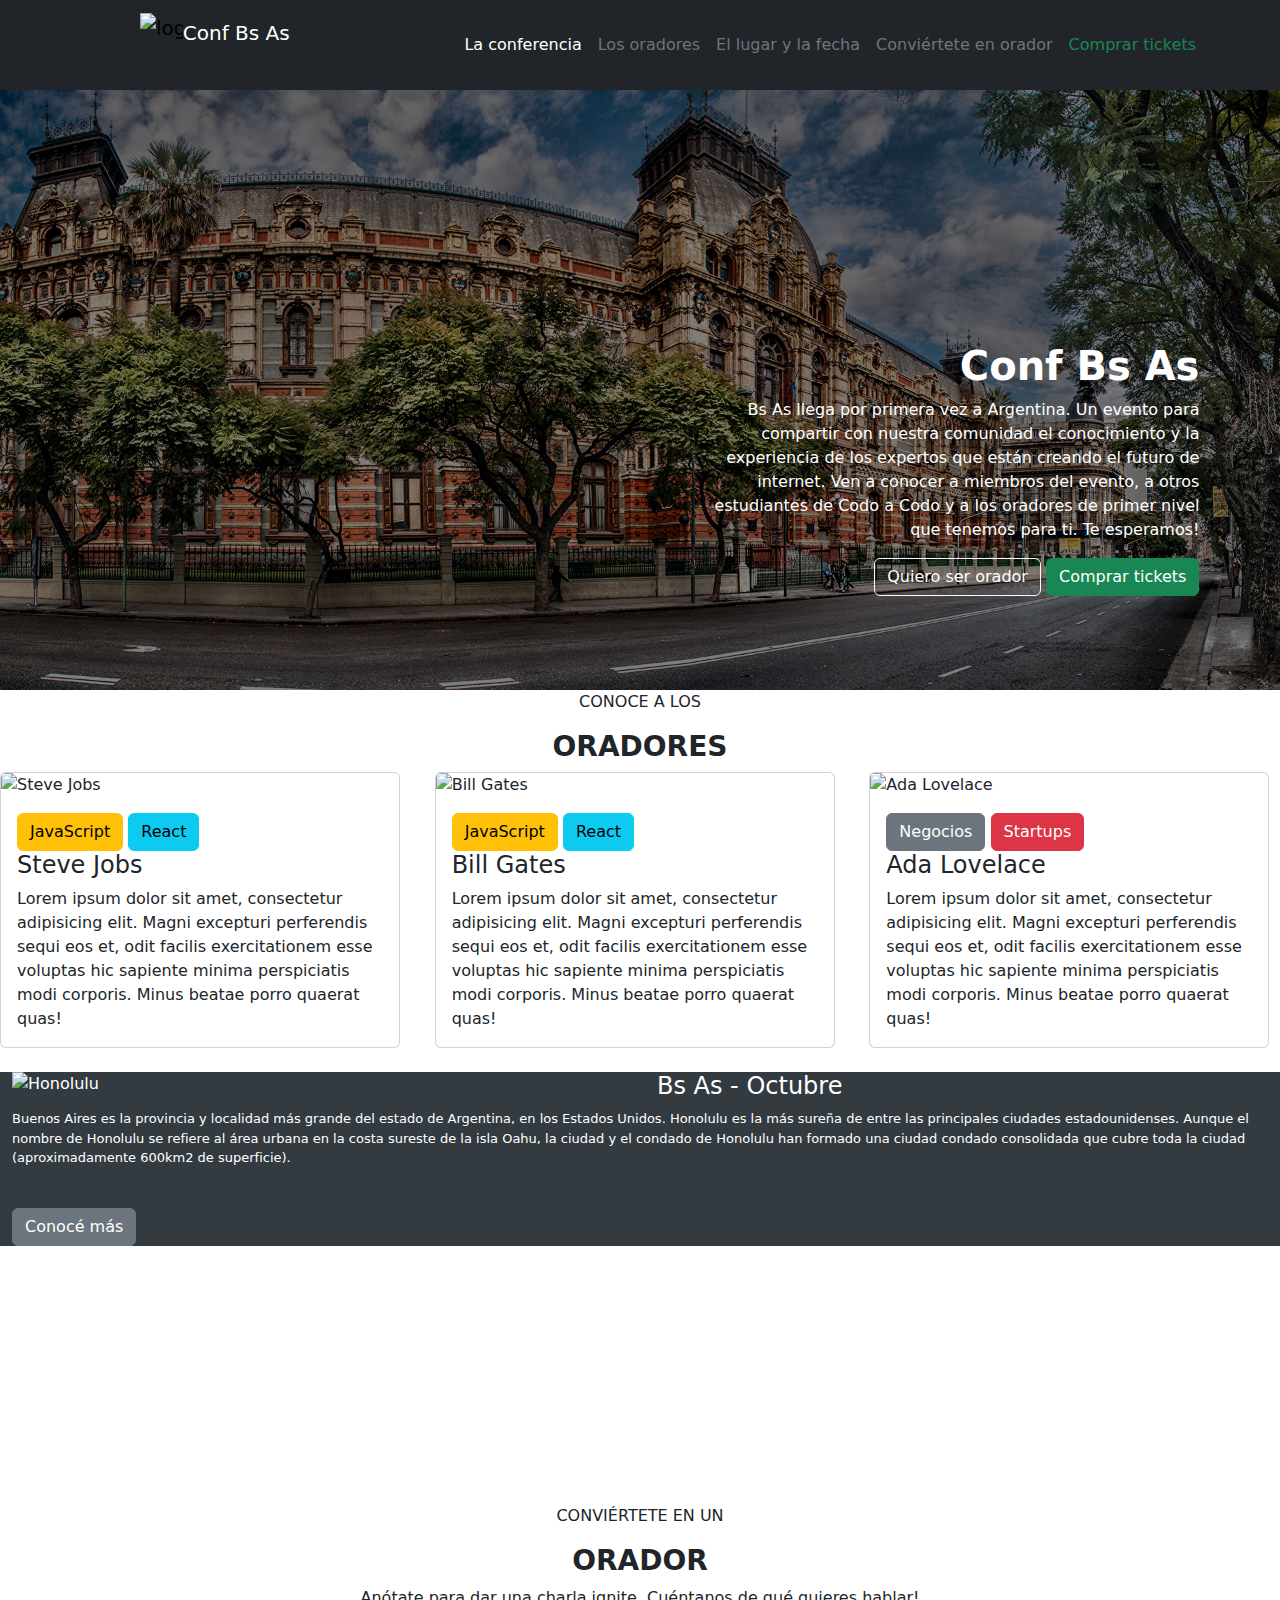
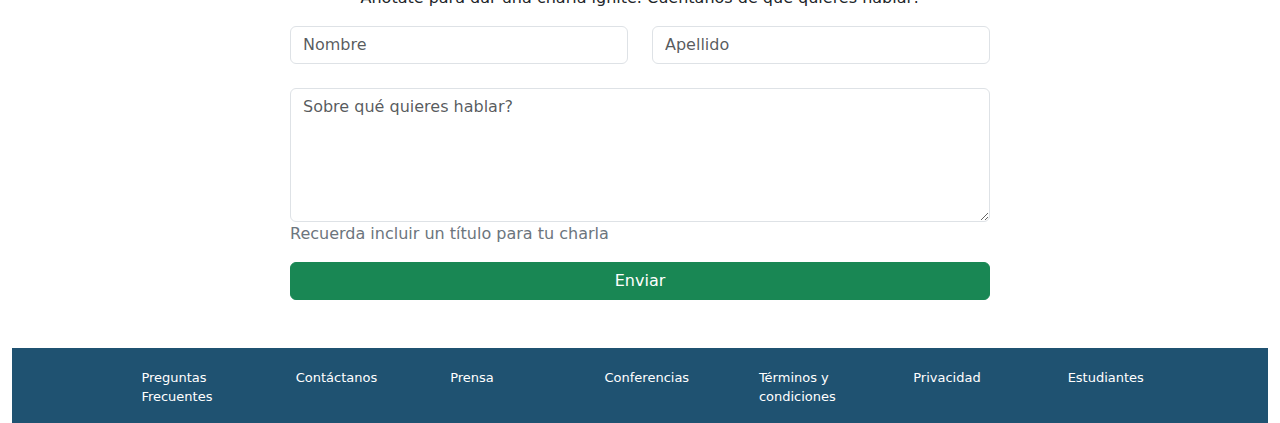
==== cac-integrador-front-2022c1-master/index.html @ 645e298c "inicio" ====
<!DOCTYPE html>
<html lang="es">

<head>
  <meta charset="UTF-8">
  <meta http-equiv="X-UA-Compatible" content="IE=edge">
  <meta name="viewport" content="width=device-width, initial-scale=1.0">
  <link rel="stylesheet" href="style.css">
  <link href="https://cdn.jsdelivr.net/npm/bootstrap@5.1.3/dist/css/bootstrap.min.css" rel="stylesheet">
  <script src="https://cdn.jsdelivr.net/npm/bootstrap@5.1.3/dist/js/bootstrap.bundle.min.js"></script>
  <title>Conf Bs As</title>
</head>

<body>
  <nav class="navbar navbar-expand-md bg-dark" id="barra">
    <div class="container-fluid">
      <div class="d-flex flex-row bd-highlight mb-3">
        <div class="d-flex align-items-center">
          <a class="navbar-brand" href="#">
            <img src="/cac-integrador-front-2022c1-master/cac-integrador-front-2022c1-master/img/codoacodo.png"
              width="40%" alt="logo" style="float:left">
            <h5 class="text-white navbar-text">Conf Bs As</h5>
          </a>
        </div>
      </div>


      <div class="d-flex flex-row-reverse bd-highlight">
        <div class="collapse navbar-collapse">
          <ul class="navbar-nav me-auto">
            <li class="nav-item">
              <a class="text-white nav-link" href="#">La conferencia</a>
            </li>
            <li class="nav-item">
              <a class="text-secondary nav-link" href="#">Los oradores</a>
            </li>
            <li class="nav-item">
              <a class="text-secondary nav-link" href="#">El lugar y la fecha</a>
            </li>
            <a class="text-secondary nav-link" href="#">Conviértete en orador</a>
            </li>
            <li class="nav-item">
              <a class="text-success nav-link" href="#">Comprar tickets</a>
            </li>
          </ul>
        </div>
      </div>
    </div>
  </nav>
  <div class="container-fluid" id="fondo">
    <div class="container-fluid" id="textosobrefondo">
      <h1 class="text-white">
        <b>
          Conf Bs As
      </h1>
      </b>
      <p class="text-white">Bs As llega por primera vez a Argentina. Un evento para compartir con nuestra
        comunidad el conocimiento y la experiencia de los expertos que están creando el futuro de internet. Ven a
        conocer a miembros
        del evento, a otros estudiantes de Codo a Codo y a los oradores de primer nivel que tenemos para ti. Te
        esperamos!
      </p>
      <button type="button" class="text-white btn btn-outline-light text-dark">Quiero ser orador</button>
      <button type="button" class="btn btn-success">Comprar tickets</button>
    </div>
  </div>
  <div class="container-fluid text-center">
    <p>
      CONOCE A LOS
    </p>
    <h3>
      <b>
        ORADORES
      </b>
    </h3>
  </div>
  <div class="row">
    <div class="col-md-4">
      <div class="card" style="width:400px">
        <img class="card-img-top"
          src="/cac-integrador-front-2022c1-master/cac-integrador-front-2022c1-master/img/steve.jpg" alt="Steve Jobs"
          style="width:100%">
        <div class="card-body">
          <button type="button" class="btn btn-warning">JavaScript</button>
          <button type="button" class="btn btn-info">React</button>
          <h4 class="card-title">Steve Jobs</h4>
          <p class="card-text">Lorem ipsum dolor sit amet, consectetur adipisicing elit. Magni excepturi perferendis
            sequi eos et, odit facilis exercitationem esse voluptas hic sapiente minima perspiciatis modi corporis.
            Minus beatae porro quaerat quas!</p>
        </div>
      </div>
    </div>
    <div class="col-md-4">
      <div class="card" style="width:400px">
        <img class="card-img-top"
          src="/cac-integrador-front-2022c1-master/cac-integrador-front-2022c1-master/img/bill.jpg" alt="Bill Gates">
        <div class="card-body">
          <button type="button" class="btn btn-warning">JavaScript</button>
          <button type="button" class="btn btn-info">React</button>
          <h4 class="card-title">Bill Gates</h4>
          <p class="card-text">Lorem ipsum dolor sit amet, consectetur adipisicing elit. Magni excepturi perferendis
            sequi eos et, odit facilis exercitationem esse voluptas hic sapiente minima perspiciatis modi corporis.
            Minus beatae porro quaerat quas!</p>
        </div>
      </div>
    </div>
    <div class="col-md-4">
      <div class="card" style="width:400px">
        <img class="card-img-top"
          src="/cac-integrador-front-2022c1-master/cac-integrador-front-2022c1-master/img/ada.jpeg" alt="Ada Lovelace">
        <div class="card-body">
          <button type="button" class="btn btn-secondary">Negocios</button>
          <button type="button" class="btn btn-danger">Startups</button>
          <h4 class="card-title">Ada Lovelace</h4>
          <p class="card-text">Lorem ipsum dolor sit amet, consectetur adipisicing elit. Magni excepturi perferendis
            sequi eos et, odit facilis exercitationem esse voluptas hic sapiente minima perspiciatis modi corporis.
            Minus beatae porro quaerat quas!</p>
        </div>
      </div>
    </div>
  </div>
  </div>
  <br>
  <div id="cuadros" class="container-fluid">
    <img src="/cac-integrador-front-2022c1-master/cac-integrador-front-2022c1-master/img/honolulu.jpg" ; alt="Honolulu"
      width="51.35%" ; style="float:left">
    <h4>
      Bs As - Octubre
    </h4>
    <p id="contenido">
      Buenos Aires es la provincia y localidad más grande del estado de Argentina, en los Estados Unidos. Honolulu
      es la más sureña de entre las principales ciudades estadounidenses. Aunque el nombre de Honolulu se refiere al
      área urbana en la costa sureste de la isla Oahu, la ciudad y el condado de Honolulu han formado una ciudad
      condado consolidada que cubre toda la ciudad (aproximadamente 600km2 de superficie).
    </p>
    <br>
    <button type="button" class="btn btn-secondary">Conocé más</button>
    <br>
  </div>

  <br>
  <br>
  <br>
  <br>
  <br>
  <br>
  <br>
  <br>
  <br>
  <br>
  <br>
  <br>
  <br>
  <br>
  <br>
  <br>
  <br>
  <br>

  <div class="container-fluid text-center">
    <p>
      CONVIÉRTETE EN UN
    </p>
    <h3>
      <b>
        ORADOR
      </b>
    </h3>
    <p>
      Anótate para dar una charla ignite. Cuéntanos de qué quieres hablar!
    </p>
  </div>

  <form style="margin: auto; width: 700px">
    <div class="row">
      <div class="col-sm-6">
        <input type="text" class="form-control" placeholder="Nombre" name="nombre">
      </div>
      <div class="col-sm-6">
        <input type="text" class="form-control" placeholder="Apellido" name="apellido">
      </div>
    </div>
    <div class="col-sm-12">
      <label for="comment"></label>
      <textarea class="form-control" rows="5" id="comment" placeholder="Sobre qué quieres hablar?"
        name="text"></textarea>
      <p class="text-secondary">
        Recuerda incluir un título para tu charla
      </p>
    </div>
    <div class="d-grid gap-2">
      <button type="button" class="btn btn-success">Enviar</button>
    </div>
  </form>

  <div class="container-fluid">
    <footer class="text-white" style="background-color: #1f5271">
      <div class="container">
        <section class="mt-5">
          <div class="row" id="footer">
            <div class="col-md-1">
              <p>Preguntas Frecuentes</p>
            </div>

            <div class="col-md-1">
              <p>Contáctanos</p>
            </div>

            <div class="col-md-1">
              <p>Prensa</p>
            </div>

            <div class="col-md-1">
              <p>Conferencias</p>
            </div>

            <div class="col-md-1">
              <p>Términos y condiciones</p>
            </div>

            <div class="col-md-1">
              <p>Privacidad</p>
            </div>

            <div class="col-md-1">
              <p>Estudiantes</p>
            </div>
          </div>
        </section>
    </footer>
  </div>

</body>

</html>
---- cac-integrador-front-2022c1-master/style.css ----
#barra {
    padding-left: 10%;
    padding-right: 5%;
}

#fondo {
	background-image: linear-gradient(rgba(0, 0, 0, 0.5), rgba(0, 0, 0, 0.5)),url(img/ba1.jpg);
    height: 600px;
    background-position: center;
    background-repeat: no-repeat;
    background-size: cover;
    position: relative
}

#textosobrefondo {
    text-align: right;
    position: relative;
    width: 540px;
    height: auto;
    top: 42%;
    left: 24%;

}

#contenido {
    font-size: small;
}

#cuadros {
    background-color:   #333a40;
    background-position: left;
    background-repeat: no-repeat;
    background-size: auto;
    position: absolute;
    color:white
}

#footer {
    display: flex;
    justify-content:space-evenly
}
#footer {
    font-size: small;
    padding-top: 20px;
}
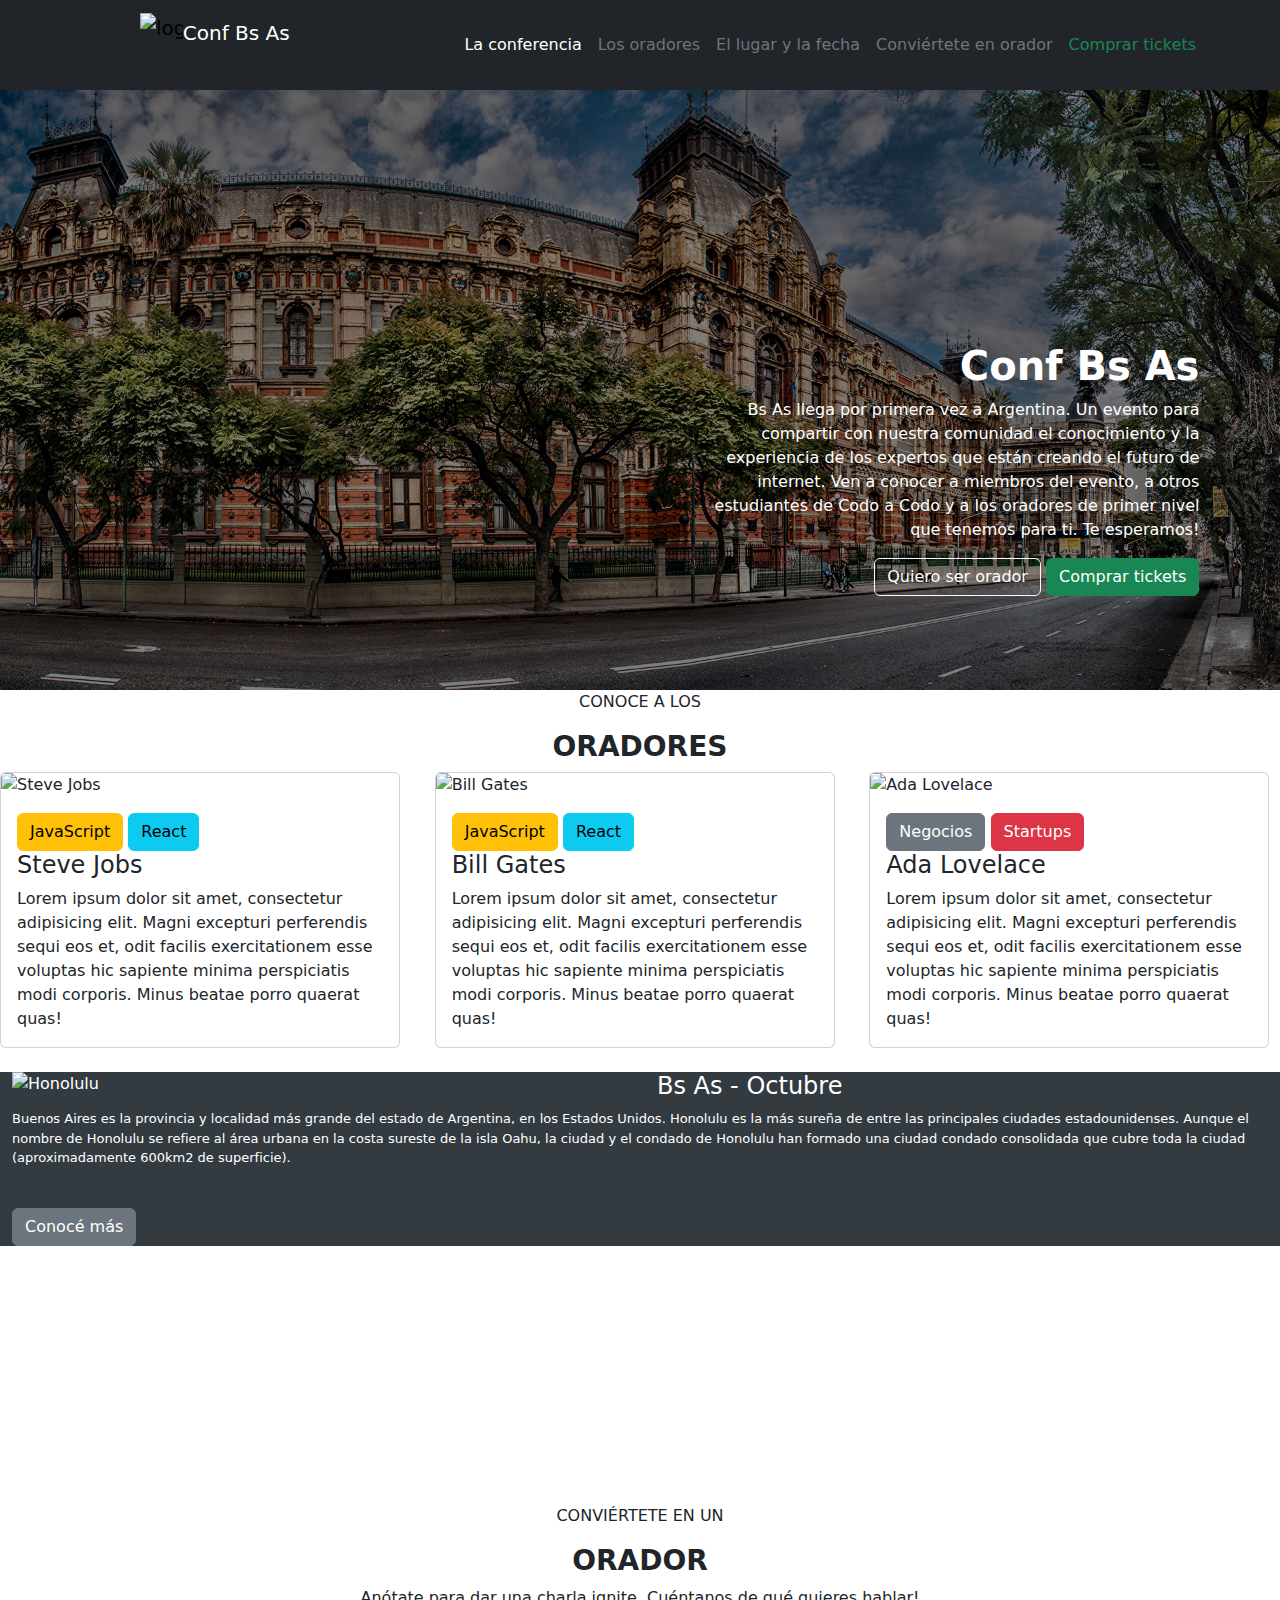
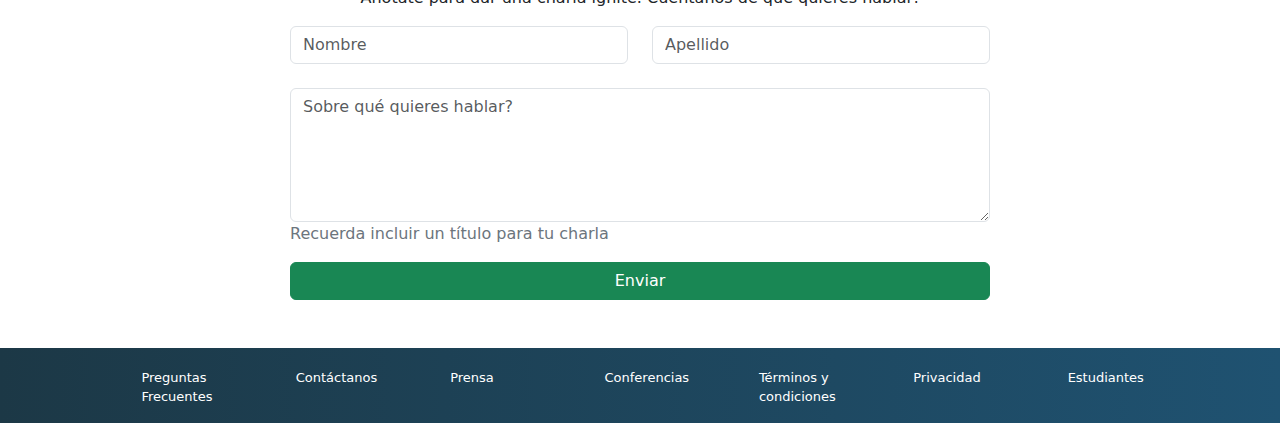
==== commit 641b731a: "segunda-version" ====
--- a/cac-integrador-front-2022c1-master/index.html
+++ b/cac-integrador-front-2022c1-master/index.html
@@ -52,8 +52,8 @@
       <h1 class="text-white">
         <b>
           Conf Bs As
+        </b>
       </h1>
-      </b>
       <p class="text-white">Bs As llega por primera vez a Argentina. Un evento para compartir con nuestra
         comunidad el conocimiento y la experiencia de los expertos que están creando el futuro de internet. Ven a
         conocer a miembros
@@ -86,7 +86,8 @@
           <h4 class="card-title">Steve Jobs</h4>
           <p class="card-text">Lorem ipsum dolor sit amet, consectetur adipisicing elit. Magni excepturi perferendis
             sequi eos et, odit facilis exercitationem esse voluptas hic sapiente minima perspiciatis modi corporis.
-            Minus beatae porro quaerat quas!</p>
+            Minus beatae porro quaerat quas!
+          </p>
         </div>
       </div>
     </div>
@@ -100,7 +101,8 @@
           <h4 class="card-title">Bill Gates</h4>
           <p class="card-text">Lorem ipsum dolor sit amet, consectetur adipisicing elit. Magni excepturi perferendis
             sequi eos et, odit facilis exercitationem esse voluptas hic sapiente minima perspiciatis modi corporis.
-            Minus beatae porro quaerat quas!</p>
+            Minus beatae porro quaerat quas!
+          </p>
         </div>
       </div>
     </div>
@@ -114,12 +116,13 @@
           <h4 class="card-title">Ada Lovelace</h4>
           <p class="card-text">Lorem ipsum dolor sit amet, consectetur adipisicing elit. Magni excepturi perferendis
             sequi eos et, odit facilis exercitationem esse voluptas hic sapiente minima perspiciatis modi corporis.
-            Minus beatae porro quaerat quas!</p>
-        </div>
-      </div>
-    </div>
-  </div>
-  </div>
+            Minus beatae porro quaerat quas!
+          </p>
+        </div>
+      </div>
+    </div>
+  </div>
+
   <br>
   <div id="cuadros" class="container-fluid">
     <img src="/cac-integrador-front-2022c1-master/cac-integrador-front-2022c1-master/img/honolulu.jpg" ; alt="Honolulu"
@@ -193,8 +196,8 @@
     </div>
   </form>
 
-  <div class="container-fluid">
-    <footer class="text-white" style="background-color: #1f5271">
+  <div class="container-fluid" id="gradiente">
+    <footer class="text-white">
       <div class="container">
         <section class="mt-5">
           <div class="row" id="footer">
@@ -227,6 +230,7 @@
             </div>
           </div>
         </section>
+      </div>
     </footer>
   </div>
 
--- a/cac-integrador-front-2022c1-master/style.css
+++ b/cac-integrador-front-2022c1-master/style.css
@@ -35,6 +35,9 @@
     color:white
 }
 
+#gradiente {
+    background-image: linear-gradient(90deg, #1c3846, #1f5271);
+}
 #footer {
     display: flex;
     justify-content:space-evenly
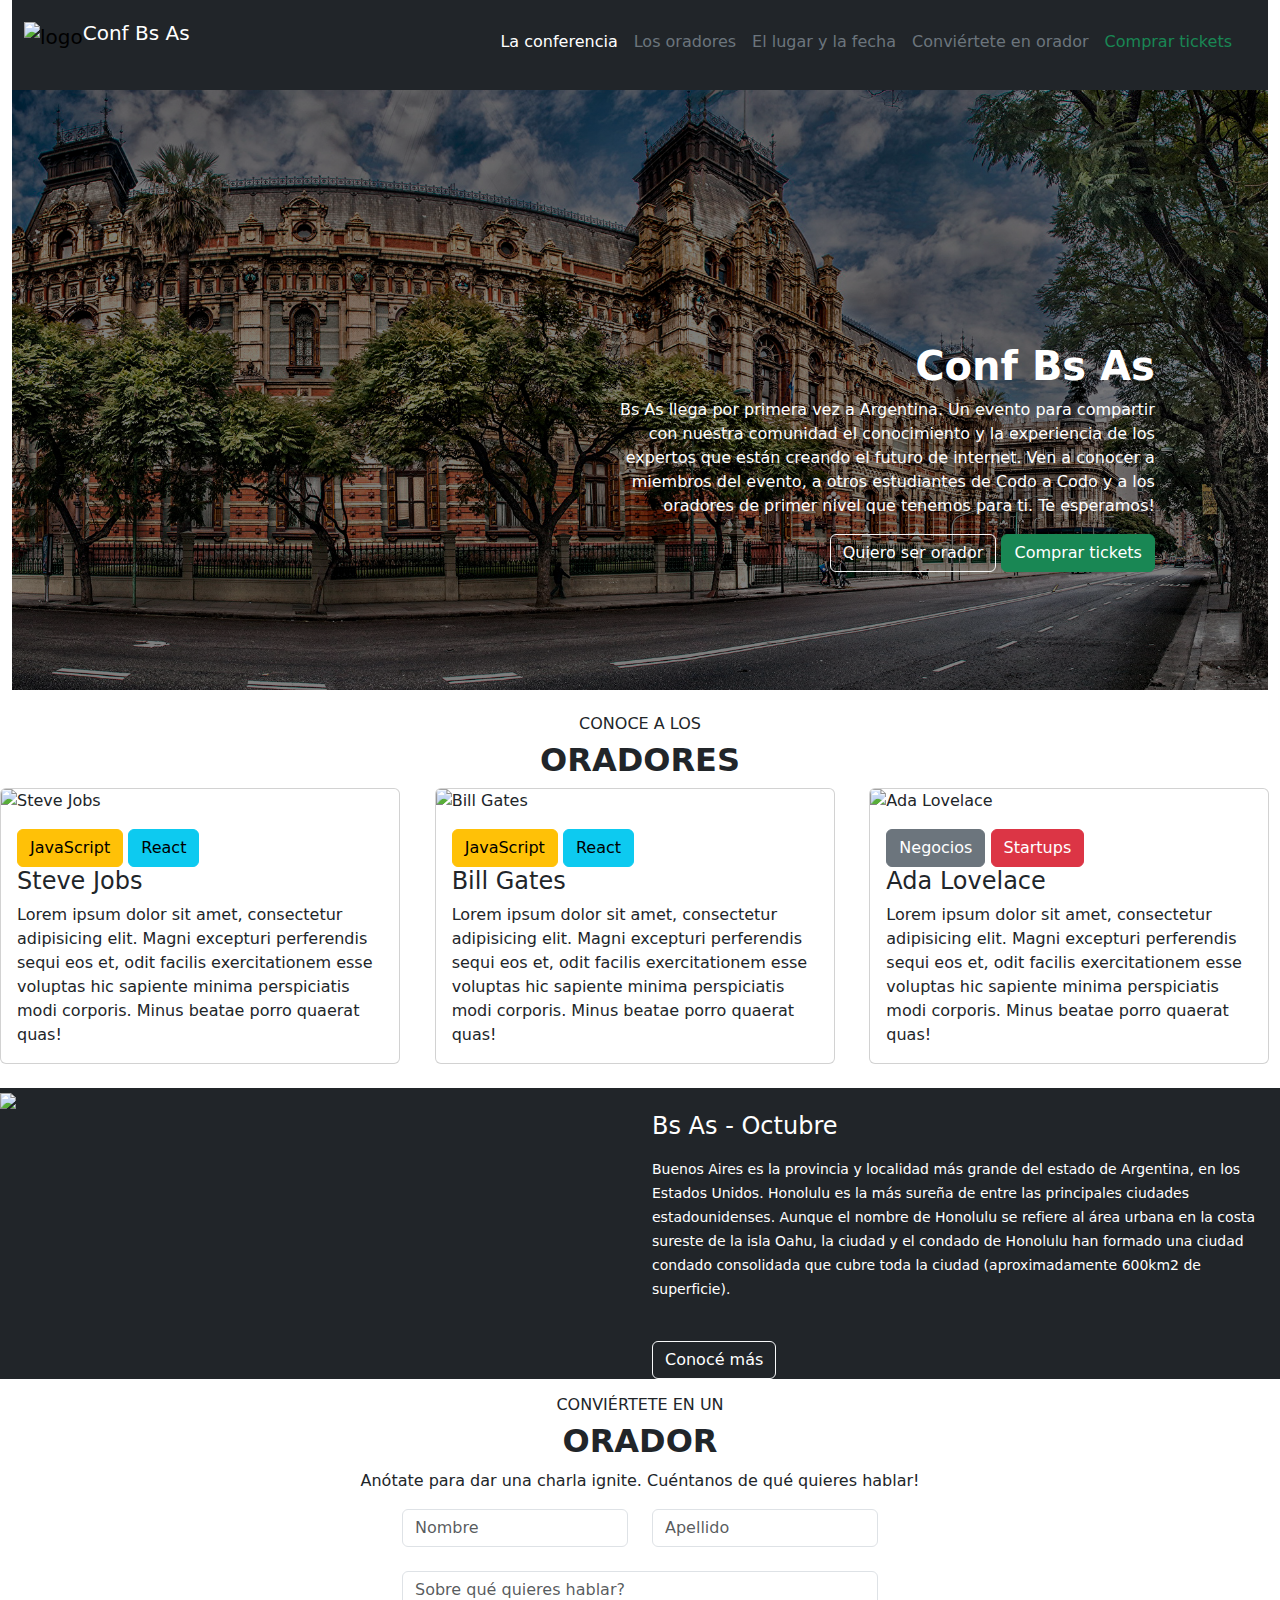
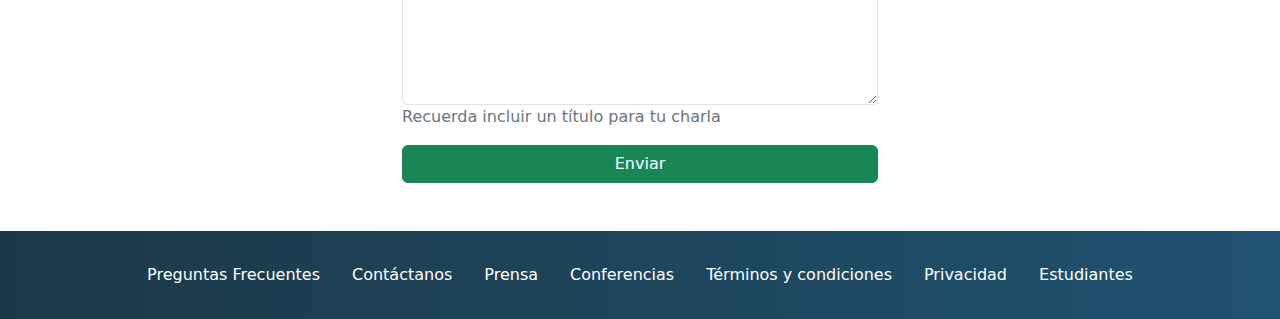
==== commit 82021b0c: "2tp" ====
--- a/cac-integrador-front-2022c1-master/index.html
+++ b/cac-integrador-front-2022c1-master/index.html
@@ -12,228 +12,197 @@
 </head>
 
 <body>
-  <nav class="navbar navbar-expand-md bg-dark" id="barra">
-    <div class="container-fluid">
-      <div class="d-flex flex-row bd-highlight mb-3">
-        <div class="d-flex align-items-center">
-          <a class="navbar-brand" href="#">
-            <img src="/cac-integrador-front-2022c1-master/cac-integrador-front-2022c1-master/img/codoacodo.png"
-              width="40%" alt="logo" style="float:left">
+  <div class="container-fluid">
+    <nav class="col-12 navbar navbar-expand-md bg-dark" id="barra">
+      <div class="container-fluid">
+        <a class="navbar-brand" id="logo" href="#">
+          <div class="d-flex align-items-center justify-content-center mb-3">
+            <img src="/img/codoacodo.png" width="40%" alt="logo" style="float:left">
             <h5 class="text-white navbar-text">Conf Bs As</h5>
-          </a>
-        </div>
-      </div>
-
-
-      <div class="d-flex flex-row-reverse bd-highlight">
-        <div class="collapse navbar-collapse">
-          <ul class="navbar-nav me-auto">
-            <li class="nav-item">
-              <a class="text-white nav-link" href="#">La conferencia</a>
-            </li>
-            <li class="nav-item">
-              <a class="text-secondary nav-link" href="#">Los oradores</a>
-            </li>
-            <li class="nav-item">
-              <a class="text-secondary nav-link" href="#">El lugar y la fecha</a>
-            </li>
-            <a class="text-secondary nav-link" href="#">Conviértete en orador</a>
-            </li>
-            <li class="nav-item">
-              <a class="text-success nav-link" href="#">Comprar tickets</a>
-            </li>
-          </ul>
-        </div>
-      </div>
-    </div>
-  </nav>
-  <div class="container-fluid" id="fondo">
-    <div class="container-fluid" id="textosobrefondo">
-      <h1 class="text-white">
-        <b>
-          Conf Bs As
-        </b>
-      </h1>
-      <p class="text-white">Bs As llega por primera vez a Argentina. Un evento para compartir con nuestra
-        comunidad el conocimiento y la experiencia de los expertos que están creando el futuro de internet. Ven a
-        conocer a miembros
-        del evento, a otros estudiantes de Codo a Codo y a los oradores de primer nivel que tenemos para ti. Te
-        esperamos!
-      </p>
-      <button type="button" class="text-white btn btn-outline-light text-dark">Quiero ser orador</button>
-      <button type="button" class="btn btn-success">Comprar tickets</button>
-    </div>
-  </div>
+          </div>
+          <button type="button" class="navbar-toggler" data-bs-toggle="collapse" data-bs-target="#Menu">
+            <span navbar="toggler-icon"></span>
+          </button>
+          <div id="Menu" class="navbar-collapse flex-row-reverse">
+            <ul class="navbar-nav ms-4">
+              <li class="nav-item"> <a class="text-white nav-link" href="#"></a></li>
+              <li class="nav-item"> <a class="text-white nav-link" href="#">La conferencia</a></li>
+              <li class="nav-item"> <a class="text-secondary nav-link" href="#">Los oradores</a></li>
+              <li class="nav-item"> <a class="text-secondary nav-link" href="#">El lugar y la fecha</a></li>
+              <li class="nav-item"> <a class="text-secondary nav-link" href="#">Conviértete en orador</a></li>
+              <li class="nav-item"> <a class="text-success nav-link" href="/tickets.html">Comprar tickets</a>
+            </ul>
+          </div>
+        </a>
+      </div>
+  </div>
+  <div class="container-fluid">
+    <div id="fondo">
+      <div id="textosobrefondo">
+        <h1 class="text-white d-flex justify-content-end"><b>Conf Bs As</b></h1>
+        <p class="text-white d-flex justify-content-end">Bs As llega por primera vez a Argentina. Un evento para
+          compartir con nuestra
+          comunidad el conocimiento y la experiencia de los expertos que están creando el futuro de internet. Ven a
+          conocer a miembros
+          del evento, a otros estudiantes de Codo a Codo y a los oradores de primer nivel que tenemos para ti. Te
+          esperamos!
+        </p>
+        <button type="button" class="text-white btn btn-outline-light text-dark">Quiero ser orador</button>
+        <button type="button" class="btn btn-success">Comprar tickets</button>
+      </div>
+    </div>
+  </div>
+
+
+  <br>
+
   <div class="container-fluid text-center">
-    <p>
+    <h6>
       CONOCE A LOS
-    </p>
-    <h3>
+    </h6>
+    <h2>
       <b>
         ORADORES
       </b>
-    </h3>
-  </div>
+    </h2>
+  </div>
+
   <div class="row">
-    <div class="col-md-4">
-      <div class="card" style="width:400px">
-        <img class="card-img-top"
-          src="/cac-integrador-front-2022c1-master/cac-integrador-front-2022c1-master/img/steve.jpg" alt="Steve Jobs"
-          style="width:100%">
-        <div class="card-body">
-          <button type="button" class="btn btn-warning">JavaScript</button>
-          <button type="button" class="btn btn-info">React</button>
-          <h4 class="card-title">Steve Jobs</h4>
-          <p class="card-text">Lorem ipsum dolor sit amet, consectetur adipisicing elit. Magni excepturi perferendis
-            sequi eos et, odit facilis exercitationem esse voluptas hic sapiente minima perspiciatis modi corporis.
-            Minus beatae porro quaerat quas!
-          </p>
-        </div>
-      </div>
-    </div>
-    <div class="col-md-4">
-      <div class="card" style="width:400px">
-        <img class="card-img-top"
-          src="/cac-integrador-front-2022c1-master/cac-integrador-front-2022c1-master/img/bill.jpg" alt="Bill Gates">
-        <div class="card-body">
-          <button type="button" class="btn btn-warning">JavaScript</button>
-          <button type="button" class="btn btn-info">React</button>
-          <h4 class="card-title">Bill Gates</h4>
-          <p class="card-text">Lorem ipsum dolor sit amet, consectetur adipisicing elit. Magni excepturi perferendis
-            sequi eos et, odit facilis exercitationem esse voluptas hic sapiente minima perspiciatis modi corporis.
-            Minus beatae porro quaerat quas!
-          </p>
-        </div>
-      </div>
-    </div>
-    <div class="col-md-4">
-      <div class="card" style="width:400px">
-        <img class="card-img-top"
-          src="/cac-integrador-front-2022c1-master/cac-integrador-front-2022c1-master/img/ada.jpeg" alt="Ada Lovelace">
-        <div class="card-body">
-          <button type="button" class="btn btn-secondary">Negocios</button>
-          <button type="button" class="btn btn-danger">Startups</button>
-          <h4 class="card-title">Ada Lovelace</h4>
-          <p class="card-text">Lorem ipsum dolor sit amet, consectetur adipisicing elit. Magni excepturi perferendis
-            sequi eos et, odit facilis exercitationem esse voluptas hic sapiente minima perspiciatis modi corporis.
-            Minus beatae porro quaerat quas!
-          </p>
+    <div class="col-lg-4 col-md-6 col-sm-12 col-xs-12">
+      <div class="thumbnail">
+        <div class="card" style="width:400px">
+          <img class="card-img-top" src="/img/steve.jpg" alt="Steve Jobs" style="width:100%" class="img-responsive">
+          <div class="card-body">
+            <button type="button" class="btn btn-warning">JavaScript</button>
+            <button type="button" class="btn btn-info">React</button>
+            <h4 class="card-title">Steve Jobs</h4>
+            <p class="card-text">Lorem ipsum dolor sit amet, consectetur adipisicing elit. Magni excepturi perferendis
+              sequi eos et, odit facilis exercitationem esse voluptas hic sapiente minima perspiciatis modi corporis.
+              Minus beatae porro quaerat quas!
+            </p>
+          </div>
+        </div>
+      </div>
+    </div>
+    <div class="col-lg-4 col-md-6 col-sm-12 col-xs-12">
+      <div class="thumbnail">
+        <div class="card" style="width:400px">
+          <img class="card-img-top" src="/img/bill.jpg" alt="Bill Gates" class="img-responsive">
+          <div class="card-body">
+            <button type="button" class="btn btn-warning">JavaScript</button>
+            <button type="button" class="btn btn-info">React</button>
+            <h4 class="card-title">Bill Gates</h4>
+            <p class="card-text">Lorem ipsum dolor sit amet, consectetur adipisicing elit. Magni excepturi perferendis
+              sequi eos et, odit facilis exercitationem esse voluptas hic sapiente minima perspiciatis modi corporis.
+              Minus beatae porro quaerat quas!
+            </p>
+          </div>
+        </div>
+      </div>
+    </div>
+    <div class="col-lg-4 col-md-6 col-sm-12 col-xs-12">
+      <div class="thumbnail">
+        <div class="card" style="width:400px">
+          <img class="card-img-top" src="/img/ada.jpeg" alt="Ada Lovelace" class="img-responsive">
+          <div class="card-body">
+            <button type="button" class="btn btn-secondary">Negocios</button>
+            <button type="button" class="btn btn-danger">Startups</button>
+            <h4 class="card-title">Ada Lovelace</h4>
+            <p class="card-text">Lorem ipsum dolor sit amet, consectetur adipisicing elit. Magni excepturi perferendis
+              sequi eos et, odit facilis exercitationem esse voluptas hic sapiente minima perspiciatis modi corporis.
+              Minus beatae porro quaerat quas!
+            </p>
+          </div>
         </div>
       </div>
     </div>
   </div>
 
   <br>
-  <div id="cuadros" class="container-fluid">
-    <img src="/cac-integrador-front-2022c1-master/cac-integrador-front-2022c1-master/img/honolulu.jpg" ; alt="Honolulu"
-      width="51.35%" ; style="float:left">
-    <h4>
-      Bs As - Octubre
-    </h4>
-    <p id="contenido">
-      Buenos Aires es la provincia y localidad más grande del estado de Argentina, en los Estados Unidos. Honolulu
-      es la más sureña de entre las principales ciudades estadounidenses. Aunque el nombre de Honolulu se refiere al
-      área urbana en la costa sureste de la isla Oahu, la ciudad y el condado de Honolulu han formado una ciudad
-      condado consolidada que cubre toda la ciudad (aproximadamente 600km2 de superficie).
-    </p>
-    <br>
-    <button type="button" class="btn btn-secondary">Conocé más</button>
-    <br>
-  </div>
-
-  <br>
-  <br>
-  <br>
-  <br>
-  <br>
-  <br>
-  <br>
-  <br>
-  <br>
-  <br>
-  <br>
-  <br>
-  <br>
-  <br>
-  <br>
-  <br>
-  <br>
-  <br>
+  <div class="d-flex justify-content-center bg-dark mb-3">
+    <div class="row">
+      <div class="col-md-6">
+        <img style="
+                height: 100px;
+                width: 100%;
+                height: auto;
+              " class="img-responsive" class="ms-5" src="/img/honolulu.jpg">
+      </div>
+      <div class="col-md-6">
+        <br>
+        <h4 class="text-white">
+          <dl>
+            Bs As - Octubre </dl>
+        </h4>
+        <p class="text-white"> <small>
+            Buenos Aires es la provincia y localidad más grande del estado de Argentina, en los Estados Unidos.
+            Honolulu
+            es la más sureña de entre las principales ciudades estadounidenses. Aunque el nombre de Honolulu se
+            refiere
+            al
+            área urbana en la costa sureste de la isla Oahu, la ciudad y el condado de Honolulu han formado una ciudad
+            condado consolidada que cubre toda la ciudad (aproximadamente 600km2 de superficie). </small>
+        </p>
+        <br>
+        <button type="button" class="btn btn-outline-light text-white">Conocé más</button>
+        <br>
+      </div>
+    </div>
+  </div>
 
   <div class="container-fluid text-center">
-    <p>
+    <h6>
       CONVIÉRTETE EN UN
-    </p>
-    <h3>
+    </h6>
+    <h2>
       <b>
         ORADOR
       </b>
-    </h3>
+    </h2>
     <p>
       Anótate para dar una charla ignite. Cuéntanos de qué quieres hablar!
     </p>
   </div>
 
-  <form style="margin: auto; width: 700px">
-    <div class="row">
-      <div class="col-sm-6">
-        <input type="text" class="form-control" placeholder="Nombre" name="nombre">
-      </div>
-      <div class="col-sm-6">
-        <input type="text" class="form-control" placeholder="Apellido" name="apellido">
-      </div>
-    </div>
-    <div class="col-sm-12">
-      <label for="comment"></label>
-      <textarea class="form-control" rows="5" id="comment" placeholder="Sobre qué quieres hablar?"
-        name="text"></textarea>
-      <p class="text-secondary">
-        Recuerda incluir un título para tu charla
-      </p>
-    </div>
-    <div class="d-grid gap-2">
-      <button type="button" class="btn btn-success">Enviar</button>
-    </div>
-  </form>
+  <div class="container d-flex justify-content-center align-items-center">
+    <form>
+      <div class="row">
+        <div class="col-sm-6">
+          <input type="text" class="form-control" placeholder="Nombre" name="nombre">
+        </div>
+        <div class="col-sm-6">
+          <input type="text" class="form-control" placeholder="Apellido" name="apellido">
+        </div>
+      </div>
+      <div class="col-sm-12">
+        <label for="comment"></label>
+        <textarea class="form-control" rows="5" id="comment" placeholder="Sobre qué quieres hablar?"
+          name="text"></textarea>
+        <p class="text-secondary">
+          Recuerda incluir un título para tu charla
+        </p>
+      </div>
+      <div class="d-grid gap-2">
+        <button type="button" class="btn btn-success">Enviar</button>
+      </div>
+    </form>
+  </div>
+<br>
+<br>
 
   <div class="container-fluid" id="gradiente">
-    <footer class="text-white">
-      <div class="container">
-        <section class="mt-5">
-          <div class="row" id="footer">
-            <div class="col-md-1">
-              <p>Preguntas Frecuentes</p>
-            </div>
-
-            <div class="col-md-1">
-              <p>Contáctanos</p>
-            </div>
-
-            <div class="col-md-1">
-              <p>Prensa</p>
-            </div>
-
-            <div class="col-md-1">
-              <p>Conferencias</p>
-            </div>
-
-            <div class="col-md-1">
-              <p>Términos y condiciones</p>
-            </div>
-
-            <div class="col-md-1">
-              <p>Privacidad</p>
-            </div>
-
-            <div class="col-md-1">
-              <p>Estudiantes</p>
-            </div>
-          </div>
-        </section>
-      </div>
+    <footer class="container-fluid d-flex justify-content-center p-4">
+        <ul class="list-group list-group-horizontal">
+            <li class="list-group-item border-0 bg-transparent text-white">Preguntas Frecuentes</li>
+            <li class="list-group-item border-0 bg-transparent text-white">Contáctanos</li>
+            <li class="list-group-item border-0 bg-transparent text-white">Prensa</li>
+            <li class="list-group-item border-0 bg-transparent text-white">Conferencias</li>
+            <li class="list-group-item border-0 bg-transparent text-white">Términos y condiciones</li>
+            <li class="list-group-item border-0 bg-transparent text-white">Privacidad</li>
+            <li class="list-group-item border-0 bg-transparent text-white">Estudiantes</li>
+        </ul>
     </footer>
-  </div>
-
+</div>
 </body>
 
 </html>--- a/cac-integrador-front-2022c1-master/style.css
+++ b/cac-integrador-front-2022c1-master/style.css
@@ -1,16 +1,11 @@
-#barra {
-    padding-left: 10%;
-    padding-right: 5%;
-}
-
-#fondo {
-	background-image: linear-gradient(rgba(0, 0, 0, 0.5), rgba(0, 0, 0, 0.5)),url(img/ba1.jpg);
+#fondo{
+    background-image: linear-gradient(rgba(0, 0, 0, 0.5), rgba(0, 0, 0, 0.5)),url(img/ba1.jpg);
     height: 600px;
     background-position: center;
     background-repeat: no-repeat;
     background-size: cover;
-    position: relative
-}
+    position: relative;
+  }
 
 #textosobrefondo {
     text-align: right;
@@ -18,31 +13,10 @@
     width: 540px;
     height: auto;
     top: 42%;
-    left: 24%;
-
-}
-
-#contenido {
-    font-size: small;
-}
-
-#cuadros {
-    background-color:   #333a40;
-    background-position: left;
-    background-repeat: no-repeat;
-    background-size: auto;
-    position: absolute;
-    color:white
+    left: 48%;
 }
 
 #gradiente {
     background-image: linear-gradient(90deg, #1c3846, #1f5271);
+    padding: 0px;
 }
-#footer {
-    display: flex;
-    justify-content:space-evenly
-}
-#footer {
-    font-size: small;
-    padding-top: 20px;
-}